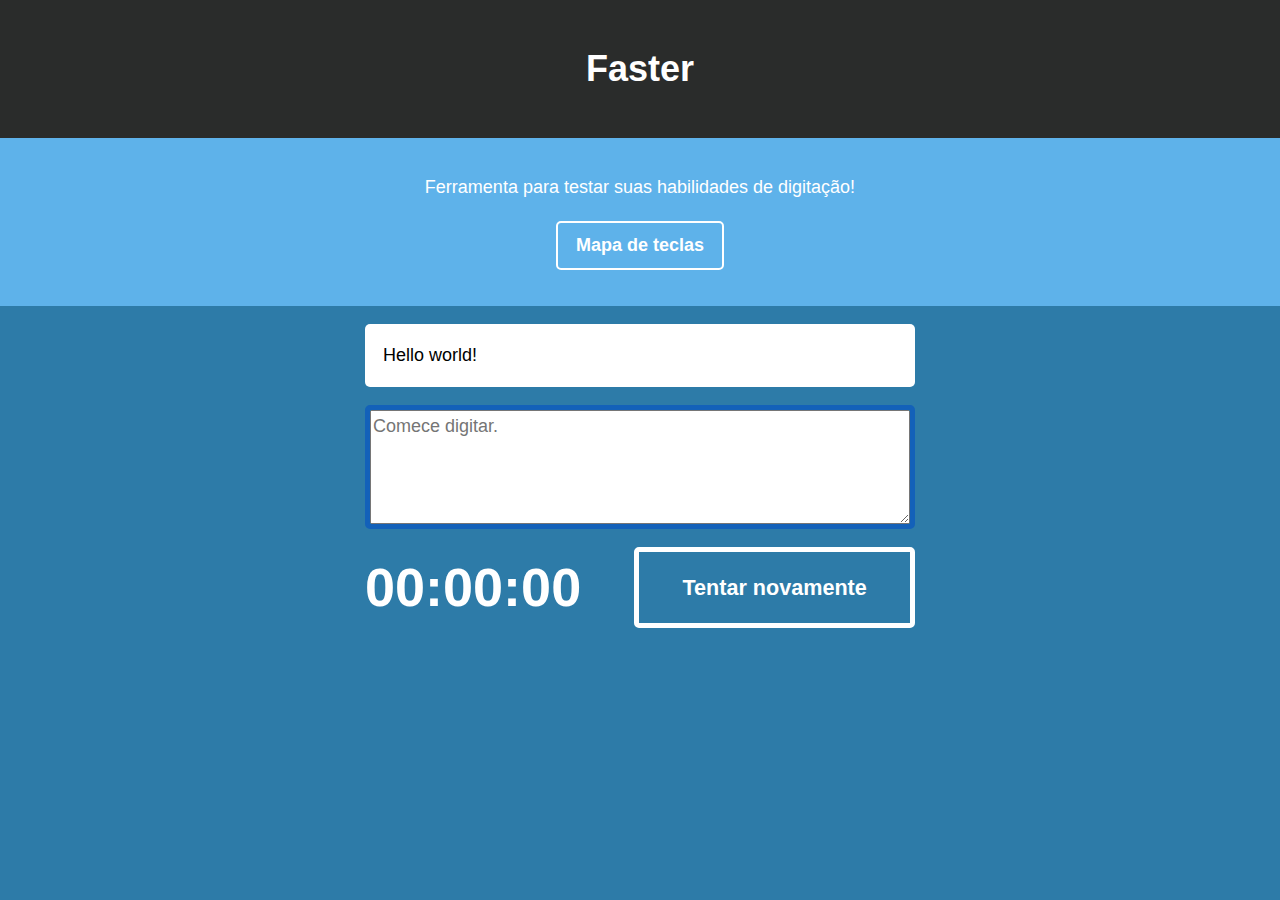
==== teste_digitacao/index.html @ 5bb11ef5 "Ateracoes. Criaçao de teste de digitaçao." ====
<!DOCTYPE html>
<html lang="pt-BR">

<head>
    <meta charset="UTF-8">
    <meta name="viewport" content="width=device-width, initial-scale=1.0">
    <title>Typing Speed Test</title>

    <link rel="stylesheet" href="style.css">
    <script src="script.js" defer></script>
</head>

<body>
    <header class="masthead">
        <h1>Faster</h1>
    </header>

    <main class="main">
        <article class="article">
            <p>Ferramenta para testar suas habilidades de digitação!</p>
                <a class="btn" href="teclas.html">
                    Mapa de teclas
                </a>
        </article>

        <section class="test-area">
            <div id="origin-text" oncopy="return false" oncut="return false">
                <p>Hello world!</p>
            </div>

            <div class="test-wrapper">
                <textarea id="test-area" name="textarea" rows="4"
                    placeholder="Comece digitar."></textarea>
            </div>

            <div class="meta">
                <section id="clock">
                    <div class="timer">
                        00:00:00
                    </div>
                </section>

                <button id="reset">
                    Tentar novamente
                </button>
            </div>
        </section>
    </main>
</body>

</html>
---- teste_digitacao/style.css ----
/*--------------------------------------------------------------
Tipografia
--------------------------------------------------------------*/

body,
button,
input,
select,
textarea {
	font-family: Arial, Helvetica, sans-serif;
	font-size: 18px;
	line-height: 1.5;
}


p {
	margin-bottom: 1em;
}


/*--------------------------------------------------------------
Layout
--------------------------------------------------------------*/

body {
    margin: 0;
    padding: 0;
    background-color: #2d7ba8;
}

.masthead {
    padding: 1em;
    background-color: #2A2C2B;
    color: white;
}

.masthead h1 {
    text-align: center;
}

.btn {
    text-decoration: none;
    text-align: center;
    padding: .5em 1em;
    font-size: 1em;
    font-weight: bold;
    color: white;
    background: transparent;
    border: 2px solid white;
    border-radius: 5px;
    margin-top: 20px;
}

.btn:hover {
    cursor: pointer;
    transition: 0.3s;
    color: #5e8aea;
    background-color: white;
}

.article {
    padding: 2em 2em;
    color: white;
    background: #5eb2ea;
    display: flex;
    flex-direction: column;
    align-items: center;
    justify-content: center;
}

.article p {
    text-align: center;
}

.article p,
.test-area {
    margin: 0 auto;
    max-width: 550px;
}

.test-area {
    margin-bottom: 5em;
    padding: 0 2em;
}

.test-wrapper {
    border: 5px solid #1361b9;
    border-radius: 5px;
}

#origin-text {
    margin: 1em 0;
    padding: 1em 1em 0;
    background-color: white;
    border-radius: 5px;
}

#origin-text p {
    margin: 0;
    padding-bottom: 1em;
}

.test-wrapper {
    display: flex;
}

.test-wrapper textarea {
    flex: 1;
}

.meta {
    margin-top: 1em;
    display: flex;
    justify-content: space-between;
}

.timer {
    font-size: 3em;
    font-weight: bold;
    color: white;
}

#reset {
    padding: .5em 2em;
    font-size: 1.2em;
    font-weight: bold;
    color: white;
    background: transparent;
    border: 5px solid white;
    border-radius: 5px;
}

#reset:hover {
    cursor: pointer;
    transition: 0.3s;
    color: #380fec;
    background-color: white;
}

@media only screen and (max-width: 600px) {
    .masthead h1 {
        font-size: 1.4rem;
    }

    .article {
        padding: 1em;
    }

    .article p {
        font-size: 1rem;
    }

    .test-area {
        margin-bottom: 1em;
        padding: 0 0.5em;
    }

    .meta {
        max-width: 100vw;
        padding: 0 0.5em;
        flex-wrap: wrap;
        justify-content: space-between;
    }

    .timer {
        font-size: 1.5em;
    }

    #reset {
        padding: .2em 1em;
        font-size: 1em;
    }
}
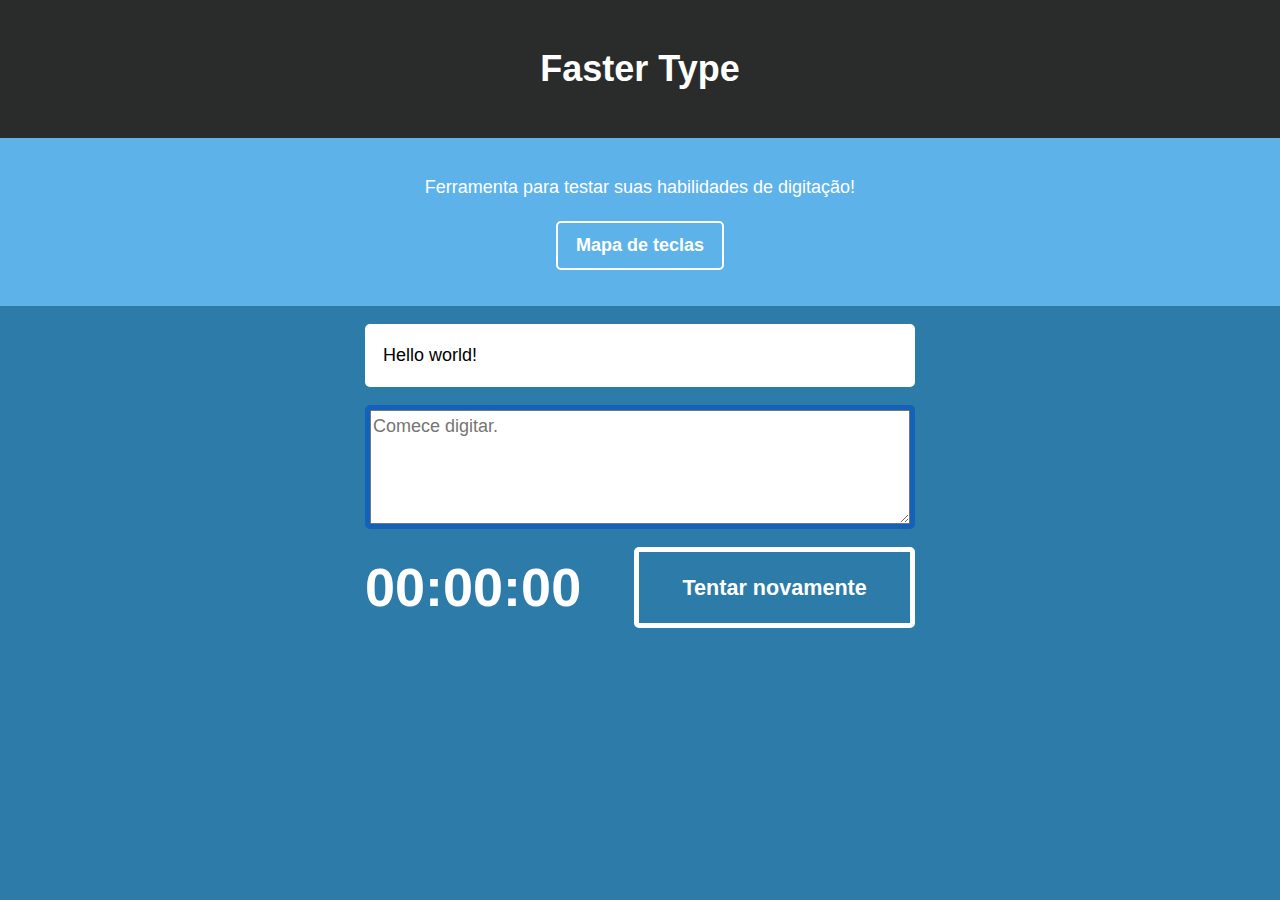
==== commit ceb653aa: "Ajustes" ====
--- a/teste_digitacao/index.html
+++ b/teste_digitacao/index.html
@@ -12,7 +12,7 @@
 
 <body>
     <header class="masthead">
-        <h1>Faster</h1>
+        <h1>Faster  Type</h1>
     </header>
 
     <main class="main">
@@ -46,6 +46,7 @@
             </div>
         </section>
     </main>
+ 
 </body>
 
 </html>